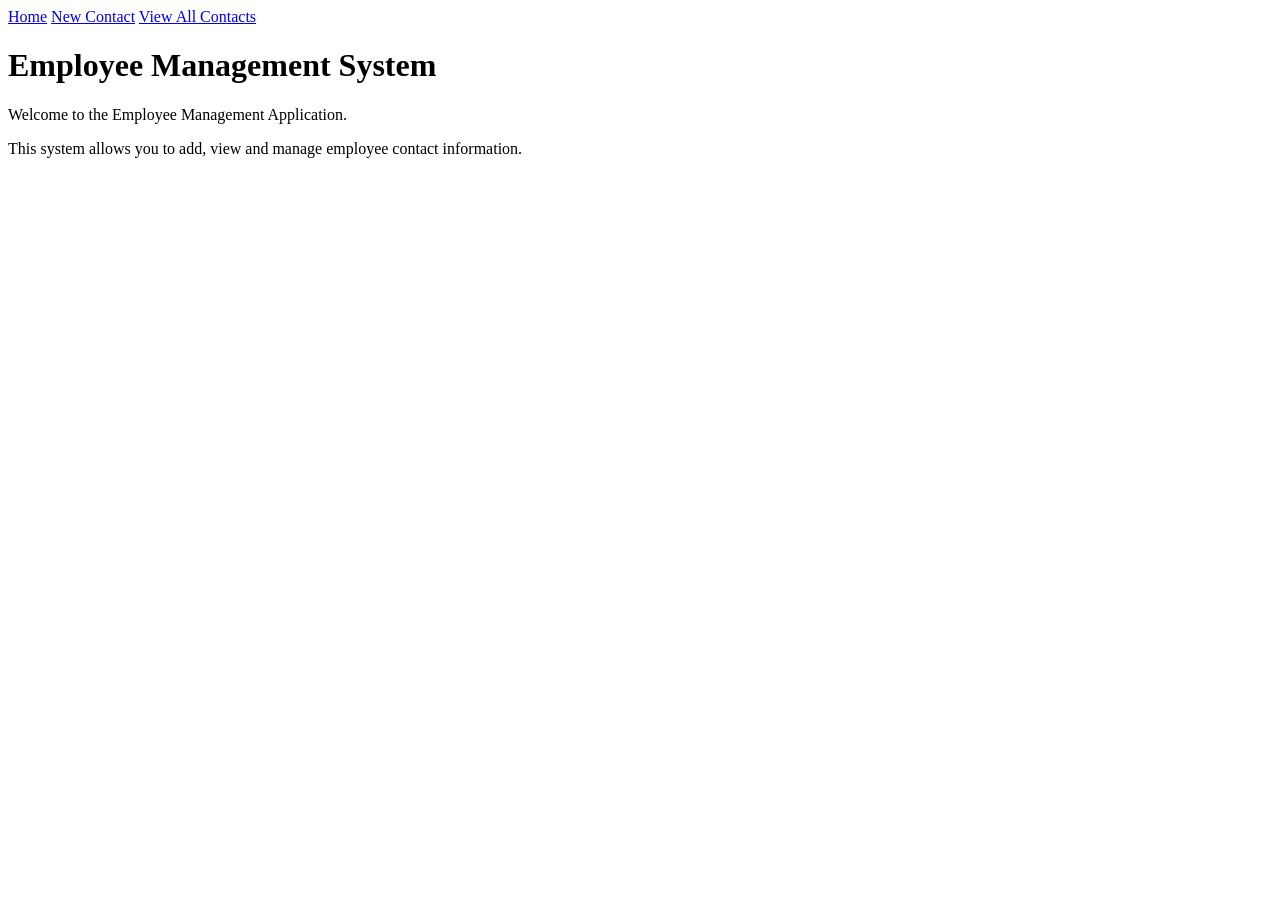
==== index.html @ a22cb631 "first commit" ====
<!DOCTYPE html>
<html>

<head>
<title>Employee Management System</title>
<link rel="stylesheet" href="styles.css">
</head>

<body>

<nav>
<a href="index.html">Home</a>
<a href="new-contact.html">New Contact</a>
<a href="view-contacts.html">View All Contacts</a>
</nav>

<h1>Employee Management System</h1>

<p>Welcome to the Employee Management Application.</p>

<p>This system allows you to add, view and manage employee contact information.</p>

</body>

</html>
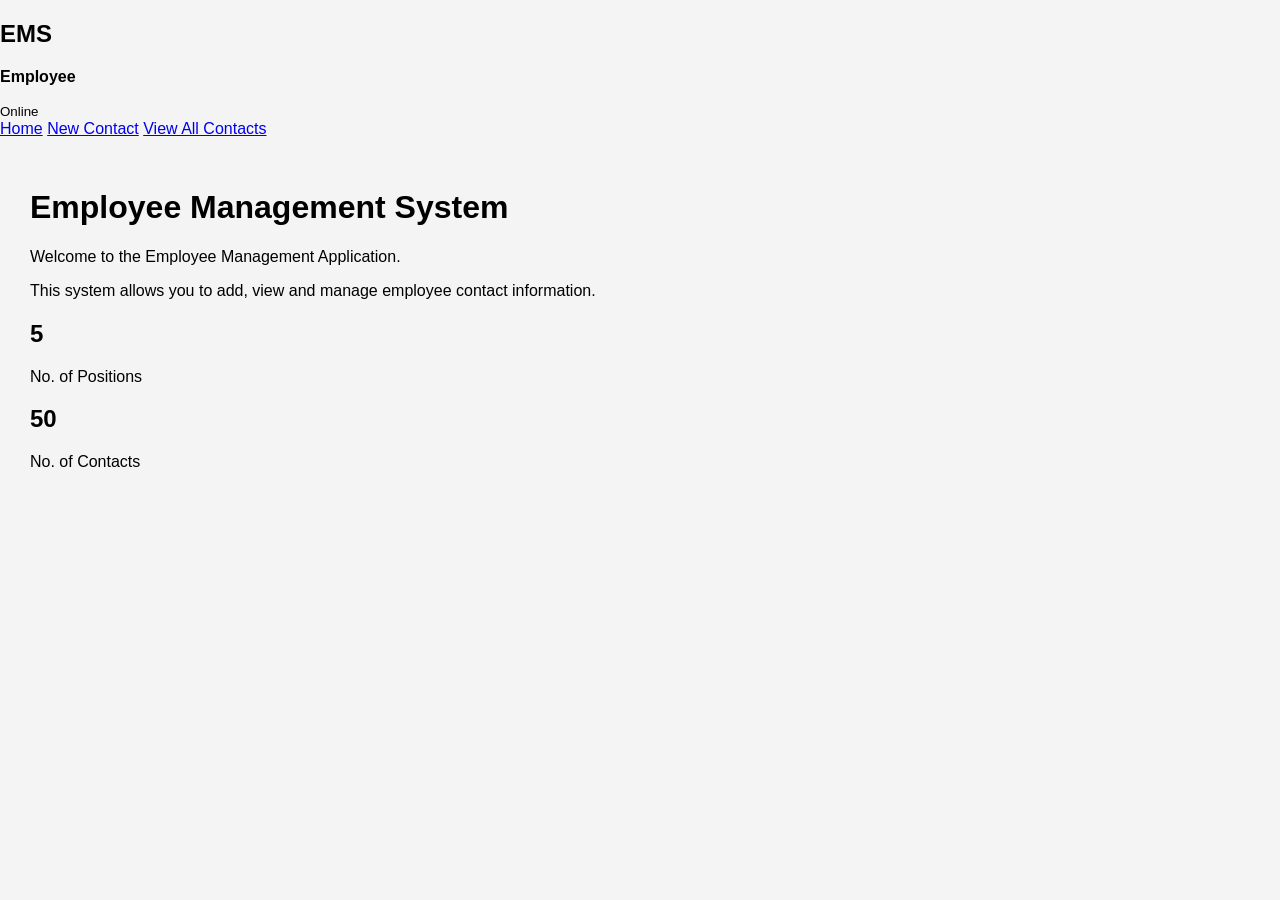
==== commit 626ec4a6: "Convert navbar to sidebar and add dashboard cards" ====
--- a/index.html
+++ b/index.html
@@ -2,24 +2,57 @@
 <html>
 
 <head>
-<title>Employee Management System</title>
-<link rel="stylesheet" href="styles.css">
+    <title>Employee Management System</title>
+    <link rel="stylesheet" href="styles.css">
 </head>
 
 <body>
 
-<nav>
-<a href="index.html">Home</a>
-<a href="new-contact.html">New Contact</a>
-<a href="view-contacts.html">View All Contacts</a>
-</nav>
+    <!-- Sidebar -->
+    <div class="sidebar">
 
-<h1>Employee Management System</h1>
+        <h2>EMS</h2>
 
-<p>Welcome to the Employee Management Application.</p>
+        <div class="profile">
+            <p><strong>Employee</strong></p>
+            <small>Online</small>
+        </div>
 
-<p>This system allows you to add, view and manage employee contact information.</p>
+        <a href="index.html">Home</a>
+        <a href="new-contact.html">New Contact</a>
+        <a href="view-contacts.html">View All Contacts</a>
+
+    </div>
+
+    <!-- Main Content -->
+    <div class="main">
+
+        <div class="container">
+
+            <h1>Employee Management System</h1>
+
+            <p>Welcome to the Employee Management Application.</p>
+
+            <p>This system allows you to add, view and manage employee contact information.</p>
+
+            <!-- Dashboard Cards -->
+            <div class="cards">
+
+                <div class="card blue">
+                    <h2>5</h2>
+                    <p>No. of Positions</p>
+                </div>
+
+                <div class="card green">
+                    <h2>50</h2>
+                    <p>No. of Contacts</p>
+                </div>
+
+            </div>
+
+        </div>
+
+    </div>
 
 </body>
-
 </html>
--- a/styles.css
+++ b/styles.css
@@ -0,0 +1,72 @@
+/* General page styling */
+body {
+    font-family: Arial, sans-serif;
+    margin: 0;
+    background-color: #f4f4f4;
+}
+
+/* Navigation bar */
+nav {
+    background-color: #333;
+    padding: 15px;
+}
+
+nav a {
+    color: white;
+    margin-right: 20px;
+    text-decoration: none;
+    font-weight: bold;
+}
+
+nav a:hover {
+    text-decoration: underline;
+}
+
+.container {
+    padding: 30px;
+}
+
+form {
+    background: white;
+    padding: 20px;
+    width: 300px;
+    border-radius: 5px;
+}
+
+input {
+    width: 100%;
+    padding: 8px;
+    margin-bottom: 10px;
+}
+
+button {
+    padding: 10px;
+    background-color: #007BFF;
+    color: white;
+    border: none;
+    cursor: pointer;
+}
+
+button:hover {
+    background-color: #0056b3;
+}
+
+table {
+    width: 100%;
+    border-collapse: collapse;
+    background: white;
+}
+
+table, th, td {
+    border: 1px solid #ddd;
+}
+
+th, td {
+    padding: 10px;
+    text-align: left;
+}
+
+th {
+    background-color: #333;
+    color: white;
+}
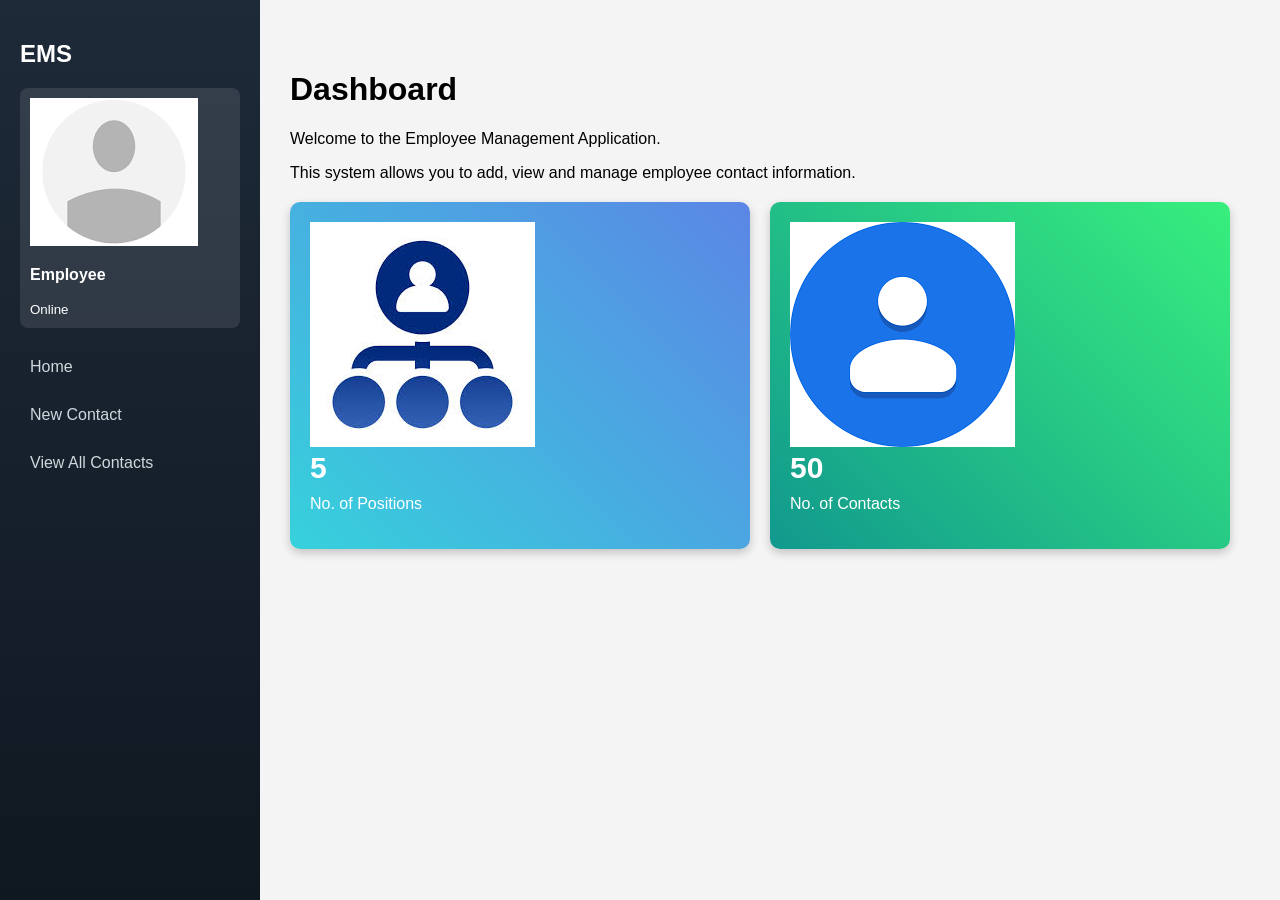
==== commit c390a132: "Add images to dashboard with profile and card icons" ====
--- a/index.html
+++ b/index.html
@@ -14,6 +14,7 @@
         <h2>EMS</h2>
 
         <div class="profile">
+            <img src="images/profile.jpg" alt="Profile" class="profile-pic">
             <p><strong>Employee</strong></p>
             <small>Online</small>
         </div>
@@ -29,21 +30,22 @@
 
         <div class="container">
 
-            <h1>Employee Management System</h1>
+            <h1>Dashboard</h1>
 
             <p>Welcome to the Employee Management Application.</p>
-
             <p>This system allows you to add, view and manage employee contact information.</p>
 
             <!-- Dashboard Cards -->
             <div class="cards">
 
                 <div class="card blue">
+                    <img src="images/positions.png" class="card-icon">
                     <h2>5</h2>
                     <p>No. of Positions</p>
                 </div>
 
                 <div class="card green">
+                    <img src="images/contacts.png" class="card-icon">
                     <h2>50</h2>
                     <p>No. of Contacts</p>
                 </div>
--- a/styles.css
+++ b/styles.css
@@ -69,4 +69,81 @@
 th {
     background-color: #333;
     color: white;
+}
+
+/* ===== SIDEBAR ===== */
+.sidebar {
+    width: 220px;
+    height: 100vh;
+    background: linear-gradient(180deg, #1e2a38, #0f1720);
+    color: white;
+    position: fixed;
+    top: 0;
+    left: 0;
+    padding: 20px;
+}
+
+.sidebar h2 {
+    margin-bottom: 20px;
+}
+
+.sidebar .profile {
+    background: rgba(255,255,255,0.1);
+    padding: 10px;
+    border-radius: 8px;
+    margin-bottom: 20px;
+}
+
+.sidebar a {
+    display: block;
+    color: #cfd8dc;
+    padding: 10px;
+    margin: 10px 0;
+    text-decoration: none;
+    border-radius: 5px;
+}
+
+.sidebar a:hover {
+    background: #1abc9c;
+    color: white;
+}
+
+/* ===== MAIN LAYOUT ===== */
+.main {
+    margin-left: 240px;
+    padding: 20px;
+}
+
+/* ===== CARDS ===== */
+.cards {
+    display: flex;
+    gap: 20px;
+    margin-top: 20px;
+}
+
+.card {
+    flex: 1;
+    padding: 20px;
+    border-radius: 10px;
+    color: white;
+    box-shadow: 0 4px 10px rgba(0,0,0,0.2);
+}
+
+/* Colorful gradients */
+.blue {
+    background: linear-gradient(45deg, #36d1dc, #5b86e5);
+}
+
+.green {
+    background: linear-gradient(45deg, #11998e, #38ef7d);
+}
+
+/* Card text */
+.card h2 {
+    font-size: 30px;
+    margin: 0;
+}
+
+.card p {
+    margin-top: 10px;
 }
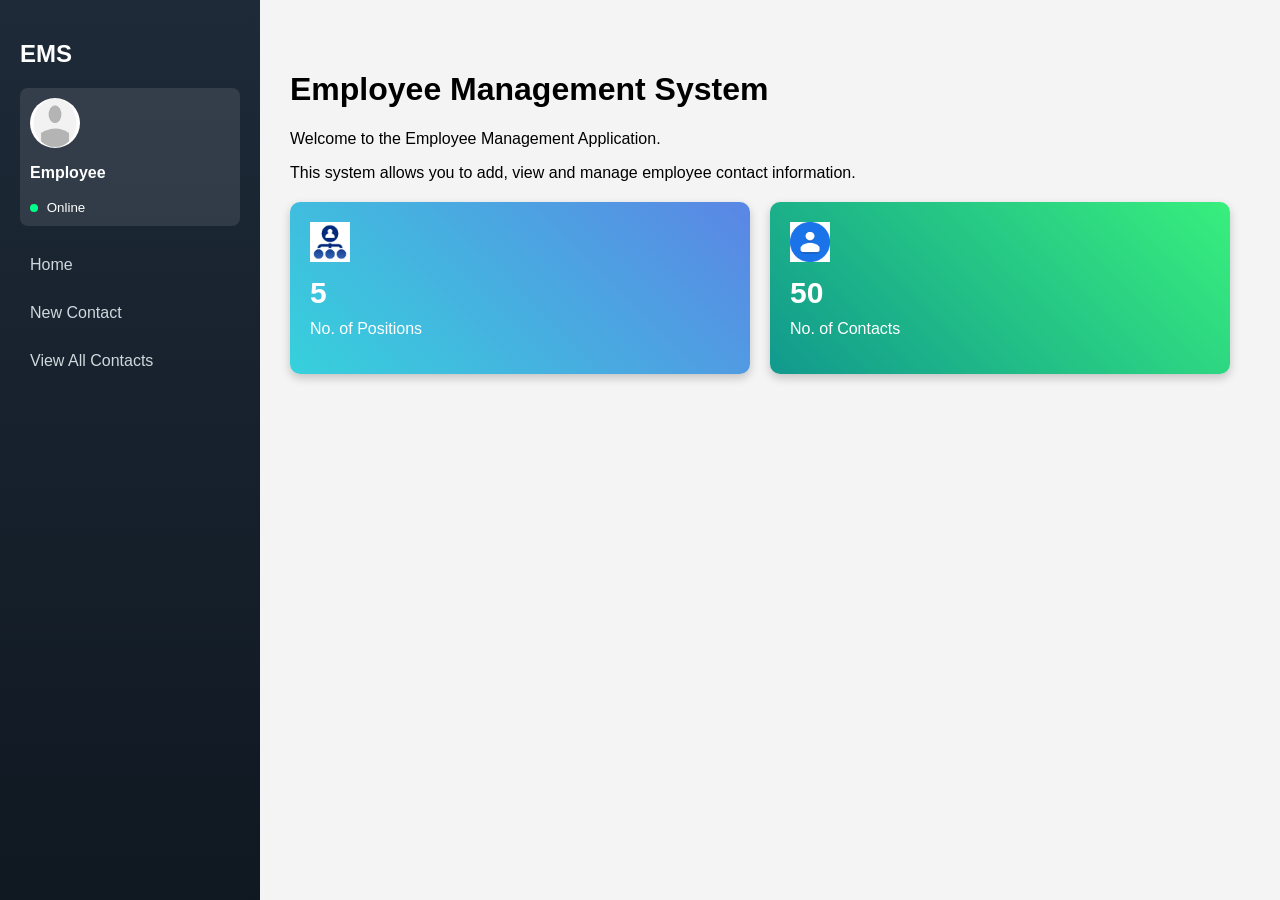
==== commit 56e8349c: "Add online status dot to profile" ====
--- a/index.html
+++ b/index.html
@@ -16,7 +16,7 @@
         <div class="profile">
             <img src="images/profile.jpg" alt="Profile" class="profile-pic">
             <p><strong>Employee</strong></p>
-            <small>Online</small>
+            <small><span class="status"></span> Online</small>
         </div>
 
         <a href="index.html">Home</a>
@@ -30,9 +30,10 @@
 
         <div class="container">
 
-            <h1>Dashboard</h1>
+            <h1>Employee Management System</h1>
 
             <p>Welcome to the Employee Management Application.</p>
+
             <p>This system allows you to add, view and manage employee contact information.</p>
 
             <!-- Dashboard Cards -->
--- a/styles.css
+++ b/styles.css
@@ -146,4 +146,29 @@
 
 .card p {
     margin-top: 10px;
+}
+
+/* Profile image */
+.profile-pic {
+    width: 50px;
+    height: 50px;
+    border-radius: 50%;
+    display: block;
+    margin-bottom: 10px;
+}
+
+/* Card icons */
+.card-icon {
+    width: 40px;
+    height: 40px;
+    margin-bottom: 10px;
+}
+
+.status {
+    display: inline-block;
+    width: 8px;
+    height: 8px;
+    background: #00ff88;
+    border-radius: 50%;
+    margin-right: 5px;
 }
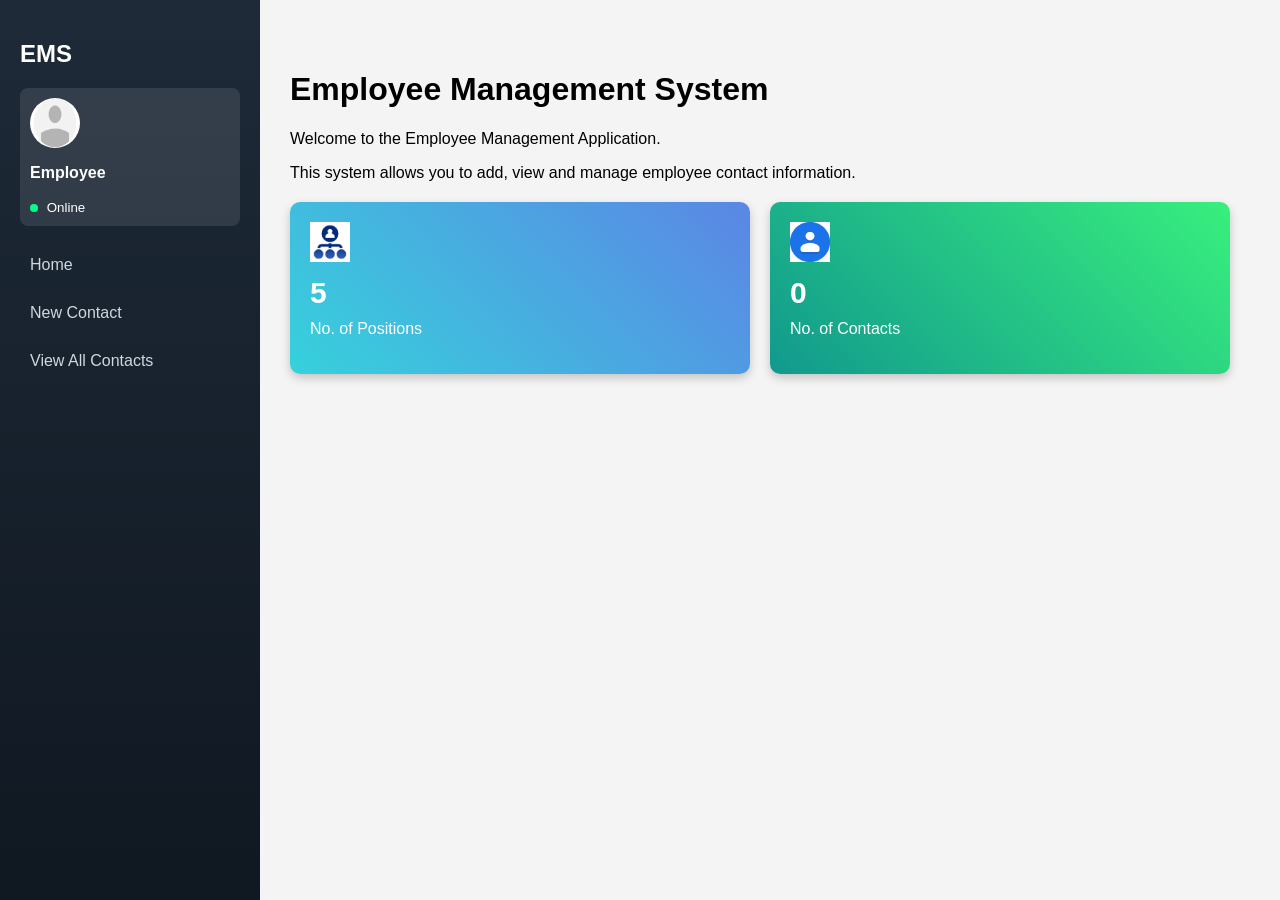
==== commit 6d5cabd8: "Link main.js to index, new-contact and view-contacts pages" ====
--- a/index.html
+++ b/index.html
@@ -19,7 +19,7 @@
             <small><span class="status"></span> Online</small>
         </div>
 
-        <a href="index.html">Home</a>
+        <a href="index.html" class="active">Home</a>
         <a href="new-contact.html">New Contact</a>
         <a href="view-contacts.html">View All Contacts</a>
 
@@ -33,7 +33,6 @@
             <h1>Employee Management System</h1>
 
             <p>Welcome to the Employee Management Application.</p>
-
             <p>This system allows you to add, view and manage employee contact information.</p>
 
             <!-- Dashboard Cards -->
@@ -47,7 +46,7 @@
 
                 <div class="card green">
                     <img src="images/contacts.png" class="card-icon">
-                    <h2>50</h2>
+                    <h2 id="contactCount">0</h2>
                     <p>No. of Contacts</p>
                 </div>
 
@@ -57,5 +56,6 @@
 
     </div>
 
+    <script src="main.js"></script>
 </body>
 </html>
--- a/styles.css
+++ b/styles.css
@@ -171,4 +171,13 @@
     background: #00ff88;
     border-radius: 50%;
     margin-right: 5px;
+}
+
+.card {
+    transition: transform 0.2s, box-shadow 0.2s;
+}
+
+.card:hover {
+    transform: translateY(-5px);
+    box-shadow: 0 8px 20px rgba(0,0,0,0.3);
 }
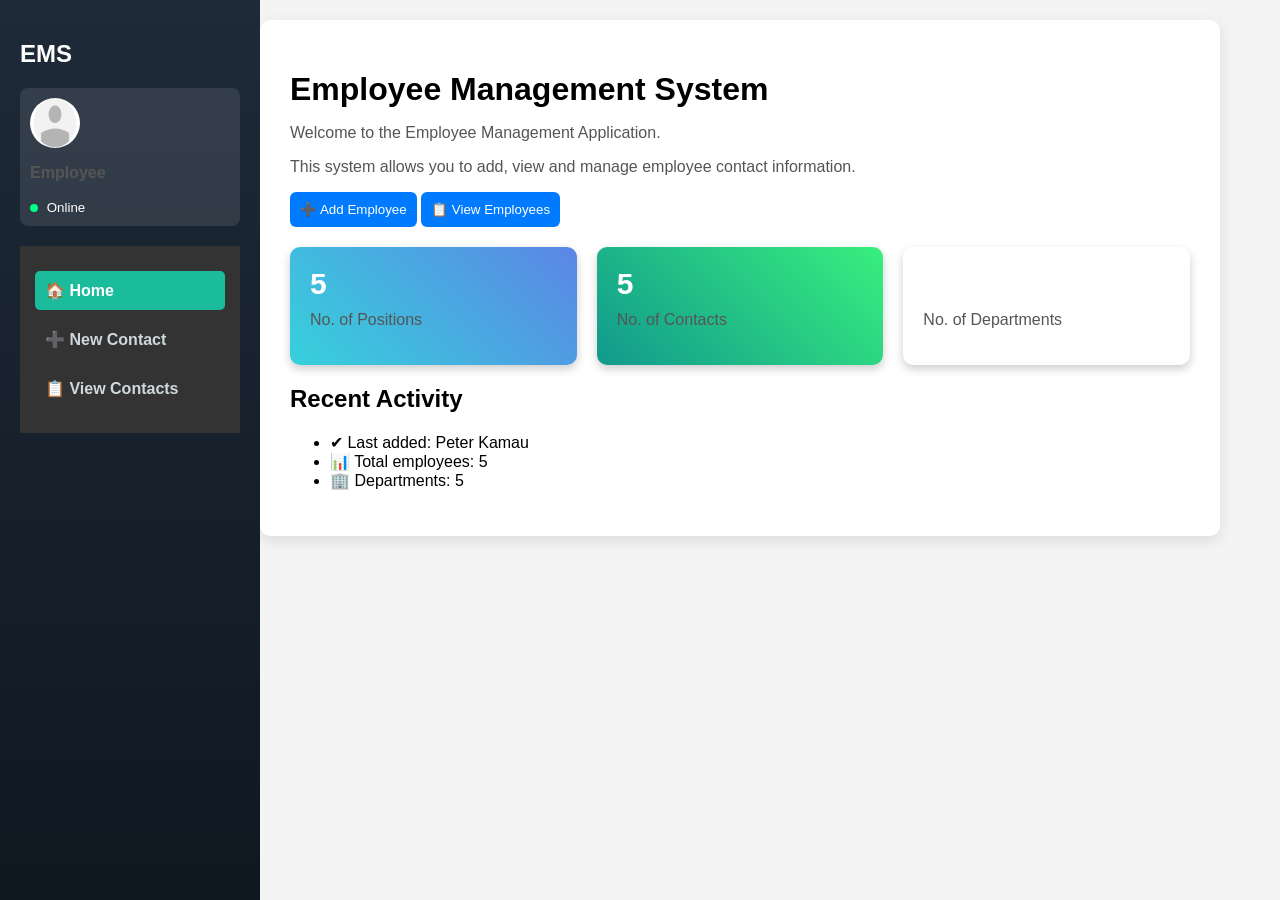
==== commit cf157831: "Add recent activity and quick action buttons" ====
--- a/index.html
+++ b/index.html
@@ -1,61 +1,69 @@
 <!DOCTYPE html>
-<html>
-
+<html lang="en">
 <head>
+    <meta charset="UTF-8">
+    <meta name="viewport" content="width=device-width, initial-scale=1.0">
     <title>Employee Management System</title>
     <link rel="stylesheet" href="styles.css">
 </head>
 
 <body>
 
-    <!-- Sidebar -->
-    <div class="sidebar">
+<div class="sidebar">
+    <h2>EMS</h2>
 
-        <h2>EMS</h2>
+    <div class="profile">
+        <img src="images/profile.jpg" class="profile-pic">
+        <p><strong>Employee</strong></p>
+        <small><span class="status"></span> Online</small>
+    </div>
 
-        <div class="profile">
-            <img src="images/profile.jpg" alt="Profile" class="profile-pic">
-            <p><strong>Employee</strong></p>
-            <small><span class="status"></span> Online</small>
+    <nav>
+        <a href="index.html" class="active">🏠 Home</a>
+        <a href="new-contact.html">➕ New Contact</a>
+        <a href="view-contacts.html">📋 View Contacts</a>
+    </nav>
+</div>
+
+<div class="main">
+    <div class="container">
+
+        <h1>Employee Management System</h1>
+        <p>Welcome to the Employee Management Application.</p>
+        <p>This system allows you to add, view and manage employee contact information.</p>
+
+        <div class="quick-actions">
+            <button onclick="location.href='new-contact.html'">➕ Add Employee</button>
+            <button onclick="location.href='view-contacts.html'">📋 View Employees</button>
         </div>
 
-        <a href="index.html" class="active">Home</a>
-        <a href="new-contact.html">New Contact</a>
-        <a href="view-contacts.html">View All Contacts</a>
-
-    </div>
-
-    <!-- Main Content -->
-    <div class="main">
-
-        <div class="container">
-
-            <h1>Employee Management System</h1>
-
-            <p>Welcome to the Employee Management Application.</p>
-            <p>This system allows you to add, view and manage employee contact information.</p>
-
-            <!-- Dashboard Cards -->
-            <div class="cards">
-
-                <div class="card blue">
-                    <img src="images/positions.png" class="card-icon">
-                    <h2>5</h2>
-                    <p>No. of Positions</p>
-                </div>
-
-                <div class="card green">
-                    <img src="images/contacts.png" class="card-icon">
-                    <h2 id="contactCount">0</h2>
-                    <p>No. of Contacts</p>
-                </div>
-
+        <div class="cards">
+            <div class="card blue">
+                <h2>5</h2>
+                <p>No. of Positions</p>
             </div>
 
+            <div class="card green">
+                <h2 id="contactCount">0</h2>
+                <p>No. of Contacts</p>
+            </div>
+
+            <div class="card purple">
+                <h2 id="deptCount">0</h2>
+                <p>No. of Departments</p>
+            </div>
+        </div>
+
+        <div class="recent">
+            <h2>Recent Activity</h2>
+            <ul id="activityList">
+                <li>No recent activity</li>
+            </ul>
         </div>
 
     </div>
+</div>
 
-    <script src="main.js"></script>
+<script src="main.js"></script>
 </body>
 </html>
--- a/styles.css
+++ b/styles.css
@@ -180,4 +180,92 @@
 .card:hover {
     transform: translateY(-5px);
     box-shadow: 0 8px 20px rgba(0,0,0,0.3);
+}
+
+.sidebar a.active {
+    background: #1abc9c;
+    color: white;
+}
+
+h1 {
+    margin-bottom: 10px;
+}
+
+p {
+    color: #555;
+}
+
+.container {
+    max-width: 900px;
+}
+
+/* ===== BETTER BUTTONS ===== */
+button {
+    border-radius: 6px;
+    transition: 0.3s;
+}
+
+button:hover {
+    transform: scale(1.05);
+}
+
+/* Action buttons (Details, Edit, Delete) */
+td button:nth-child(1) {
+    background: #6c5ce7; /* purple */
+}
+
+td button:nth-child(2) {
+    background: #f39c12; /* orange */
+}
+
+td button:nth-child(3) {
+    background: #e74c3c; /* red */
+}
+
+/* ===== FORM IMPROVEMENT ===== */
+form input {
+    border: 1px solid #ddd;
+    border-radius: 6px;
+    padding: 10px;
+}
+
+form input:focus {
+    outline: none;
+    border-color: #1abc9c;
+}
+
+.container {
+    background: white;
+    border-radius: 10px;
+    box-shadow: 0 5px 15px rgba(0,0,0,0.1);
+}
+
+.sidebar a {
+    transition: 0.3s;
+}
+
+/* ===== TABLE IMPROVEMENT ===== */
+table {
+    border-radius: 10px;
+    overflow: hidden;
+}
+
+tr:hover {
+    background: #f1f5ff;
+}
+
+/* ===== FADE IN ===== */
+.main {
+    animation: fadeIn 0.5s ease-in;
+}
+
+@keyframes fadeIn {
+    from {
+        opacity: 0;
+        transform: translateY(10px);
+    }
+    to {
+        opacity: 1;
+        transform: translateY(0);
+    }
 }
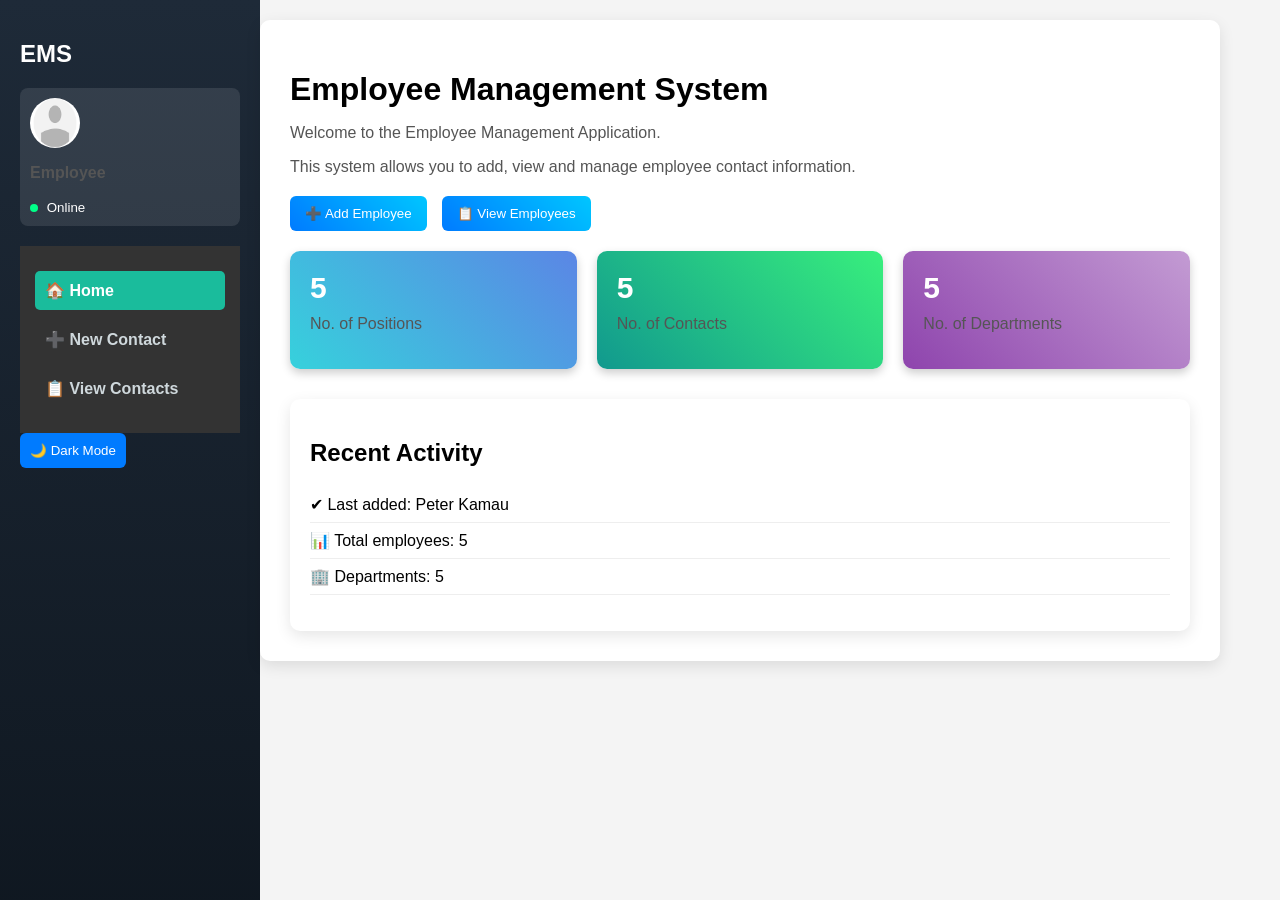
==== commit 2e369622: "Add dark mode toogle" ====
--- a/index.html
+++ b/index.html
@@ -23,6 +23,9 @@
         <a href="new-contact.html">➕ New Contact</a>
         <a href="view-contacts.html">📋 View Contacts</a>
     </nav>
+
+    <!-- DARK MODE BUTTON -->
+    <button class="dark-toggle" onclick="toggleDarkMode()">🌙 Dark Mode</button>
 </div>
 
 <div class="main">
--- a/styles.css
+++ b/styles.css
@@ -268,4 +268,49 @@
         opacity: 1;
         transform: translateY(0);
     }
+}
+
+/* ===== QUICK ACTIONS ===== */
+.quick-actions {
+    margin: 20px 0;
+    display: flex;
+    gap: 15px;
+}
+
+.quick-actions button {
+    padding: 10px 15px;
+    border: none;
+    border-radius: 6px;
+    background: linear-gradient(45deg, #007BFF, #00c6ff);
+    color: white;
+    cursor: pointer;
+    transition: 0.3s;
+}
+
+.quick-actions button:hover {
+    transform: scale(1.05);
+}
+
+/* Purple card */
+.purple {
+    background: linear-gradient(45deg, #8e44ad, #c39bd3);
+}
+
+/* Recent Activity */
+.recent {
+    margin-top: 30px;
+    background: white;
+    padding: 20px;
+    border-radius: 10px;
+    box-shadow: 0 5px 15px rgba(0,0,0,0.1);
+}
+
+.recent ul {
+    list-style: none;
+    padding: 0;
+}
+
+.recent li {
+    padding: 8px 0;
+    border-bottom: 1px solid #eee;
 }
